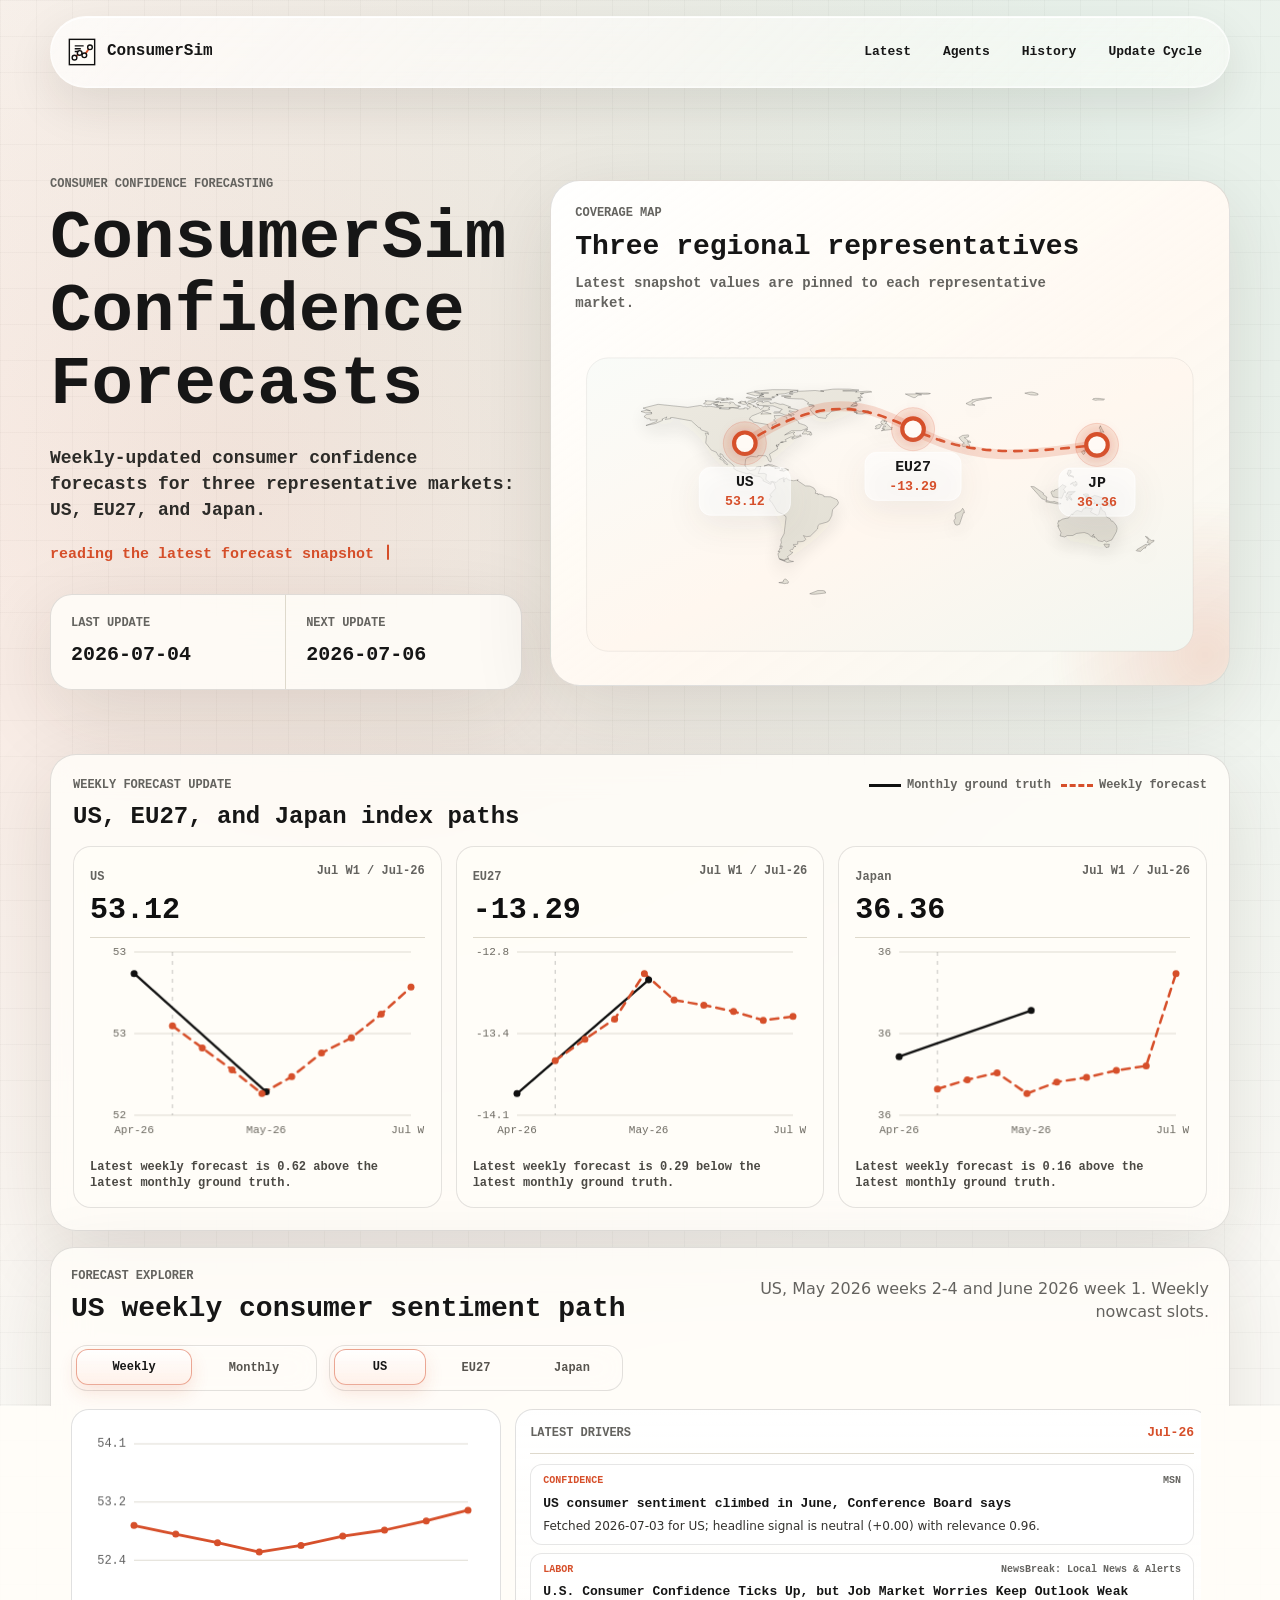
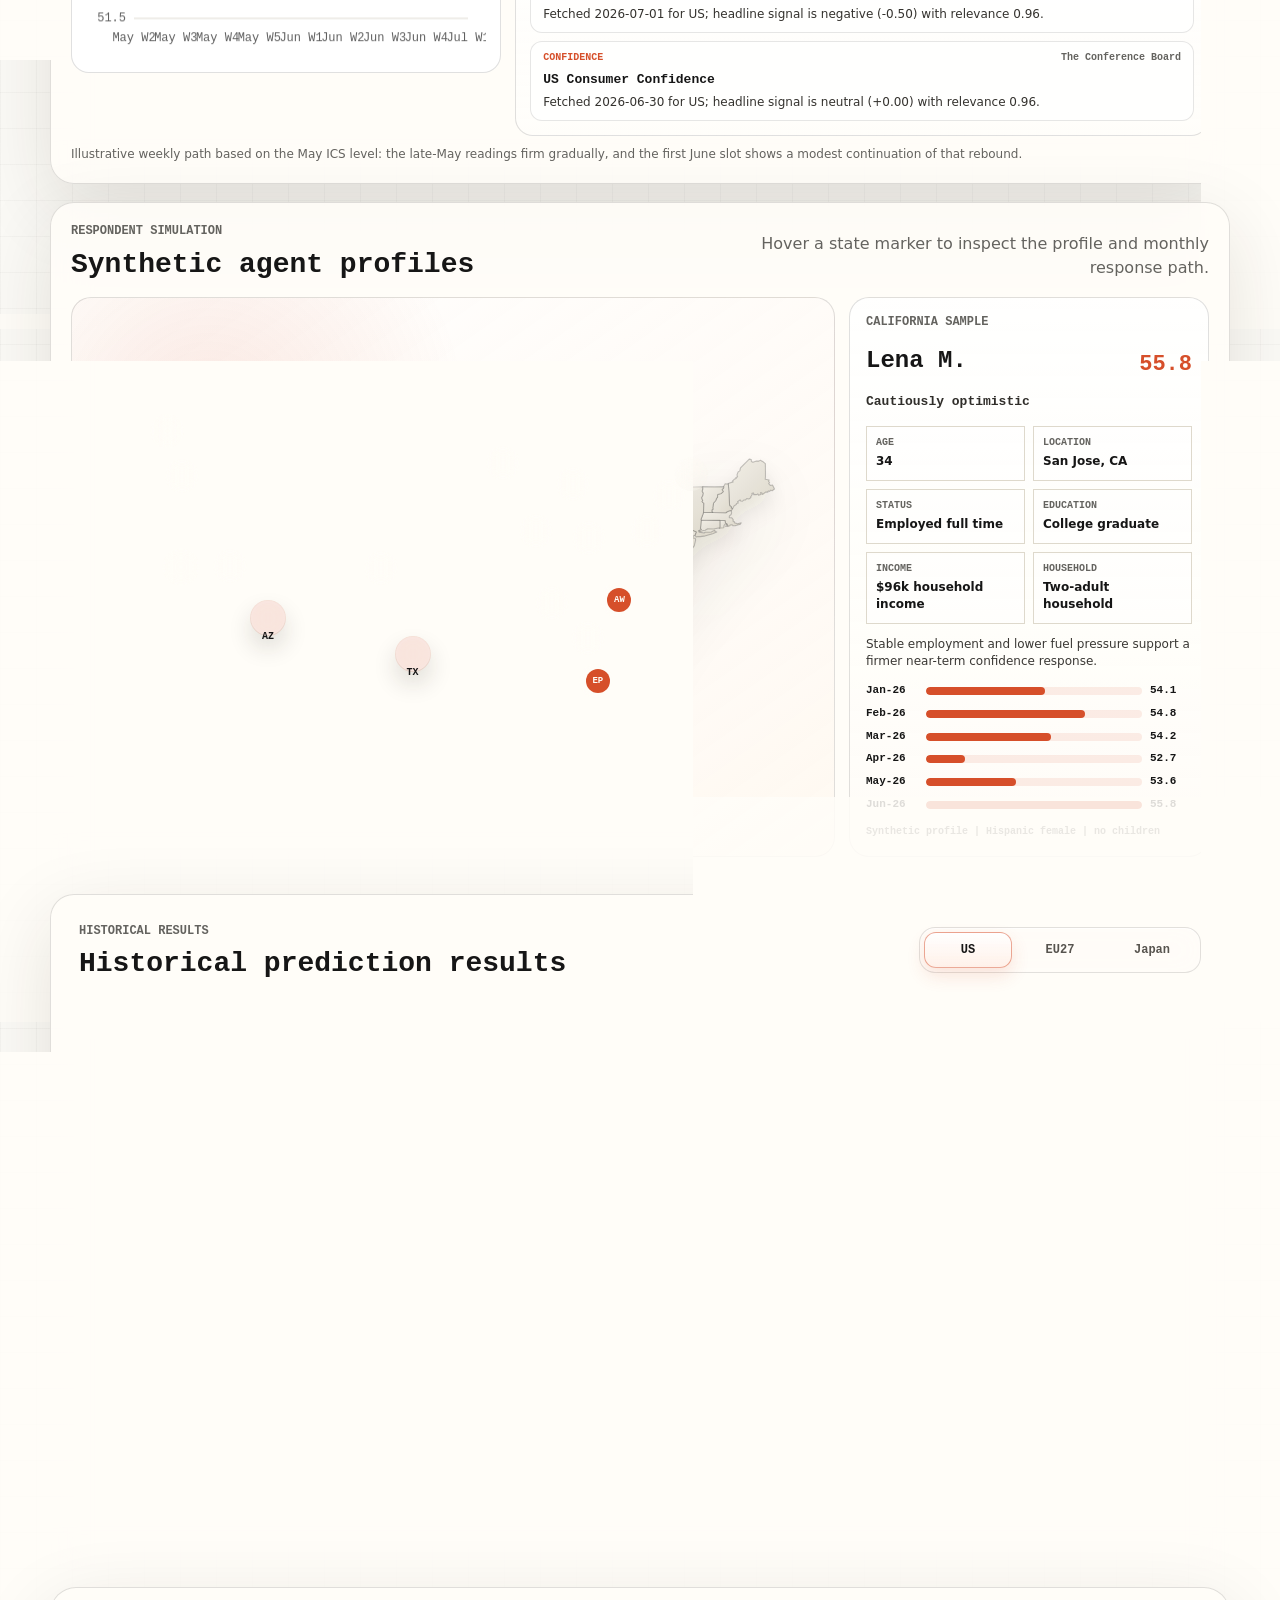
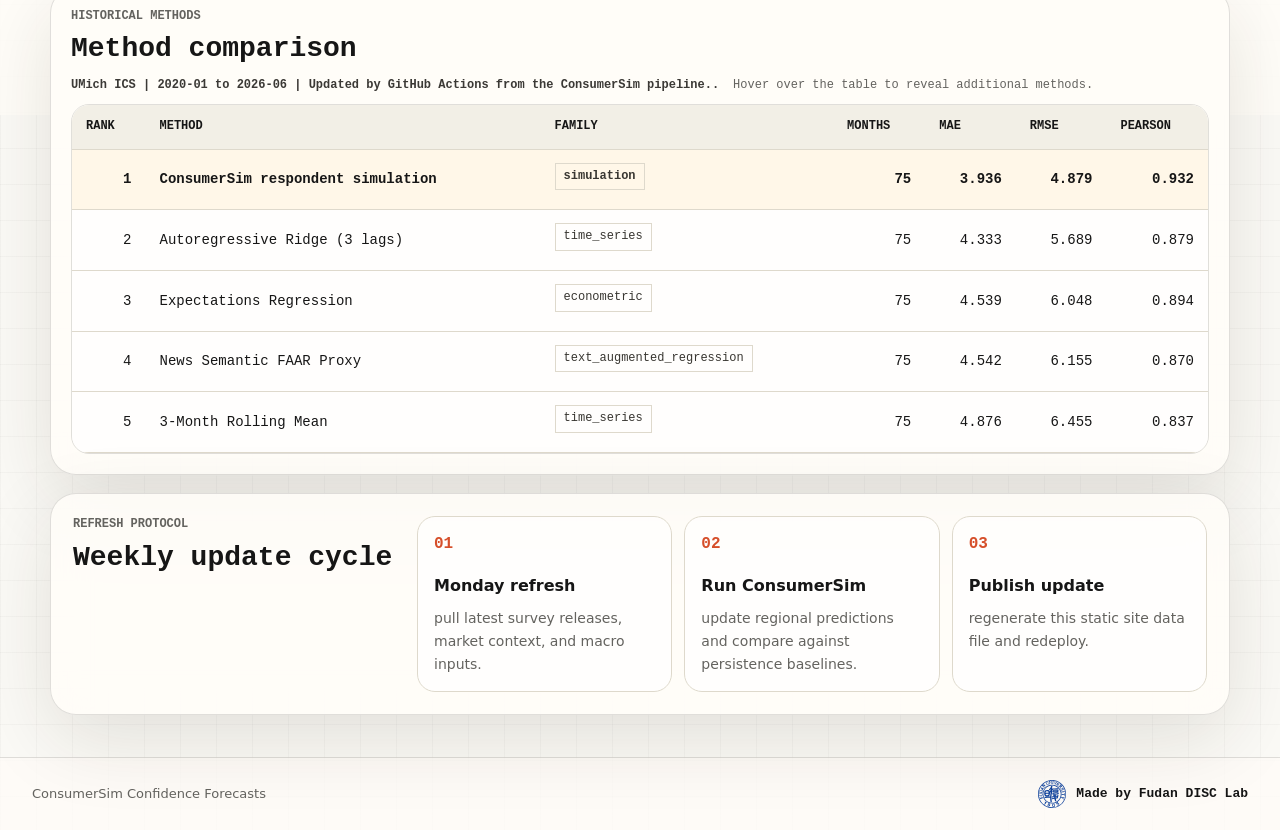
==== site/index.html @ 38e66e52 "Initial ConsumerSim MCP proxy and Pages site" ====
<!doctype html>
<html lang="en">
  <head>
    <meta charset="utf-8" />
    <meta name="viewport" content="width=device-width, initial-scale=1" />
    <title>ConsumerSim Confidence Forecasts</title>
    <meta
      name="description"
      content="ConsumerSim weekly-updated consumer confidence forecasts for US, EU27, and Japan."
    />
    <link rel="stylesheet" href="./styles.css" />
  </head>
  <body>
    <header class="topbar">
      <a class="wordmark" href="#top" aria-label="ConsumerSim home">
        <img class="brand-icon" src="./assets/consumersim-icon.svg" alt="" aria-hidden="true" />
        <span>ConsumerSim</span>
      </a>
      <nav aria-label="Primary navigation">
        <a href="#latest">Latest</a>
        <a href="#agents">Agents</a>
        <a href="#history">History</a>
        <a href="#updates">Update Cycle</a>
      </nav>
    </header>

    <main id="top">
      <section class="hero" aria-labelledby="page-title">
        <div class="hero-copy">
          <p class="eyebrow">Consumer confidence forecasting</p>
          <h1 id="page-title" data-title="ConsumerSim Confidence Forecasts">ConsumerSim Confidence Forecasts</h1>
          <p class="summary">
            Weekly-updated consumer confidence forecasts for three representative markets:
            US, EU27, and Japan.
          </p>
          <p class="typing-status" id="typing-status" aria-live="polite"></p>
          <div class="hero-panel" aria-label="Forecast status">
            <div>
              <span class="panel-label">Last Update</span>
              <strong id="generated-at">--</strong>
            </div>
            <div>
              <span class="panel-label">Next Update</span>
              <strong id="next-update">--</strong>
            </div>
          </div>
        </div>
        <aside class="map-card" aria-labelledby="map-title">
          <div class="map-card-head">
            <p class="eyebrow">Coverage map</p>
            <h2 id="map-title">Three regional representatives</h2>
            <p class="map-card-note">Latest snapshot values are pinned to each representative market.</p>
          </div>
          <svg class="world-map" viewBox="0 0 760 390" role="img" aria-label="World map showing US, EU27, and Japan coverage">
            <defs>
              <linearGradient id="ocean-wash" x1="0" y1="0" x2="1" y2="1">
                <stop offset="0" stop-color="#f9fbf8"/>
                <stop offset="0.52" stop-color="#fff7ef"/>
                <stop offset="1" stop-color="#f2f6f0"/>
              </linearGradient>
              <linearGradient id="land-wash" x1="0" y1="0" x2="1" y2="1">
                <stop offset="0" stop-color="#f0eee7"/>
                <stop offset="1" stop-color="#dedbd2"/>
              </linearGradient>
              <filter id="map-soft-shadow" x="-15%" y="-15%" width="130%" height="130%">
                <feDropShadow dx="0" dy="10" stdDeviation="12" flood-color="#2c281f" flood-opacity="0.12"/>
              </filter>
              <filter id="pin-glow" x="-80%" y="-80%" width="260%" height="260%">
                <feDropShadow dx="0" dy="0" stdDeviation="8" flood-color="#d64f2a" flood-opacity="0.35"/>
              </filter>
            </defs>
            <rect class="map-ocean" x="14" y="18" width="732" height="354" rx="26"/>
            <image class="map-land-svg" href="./assets/world-map.svg" x="18" y="24" width="724" height="330" preserveAspectRatio="xMidYMid meet"/>
            <path class="map-arc map-arc-back" d="M205 121C292 64 338 65 408 104S538 139 630 123"/>
            <path class="map-arc" d="M205 121C292 68 338 70 408 104S538 133 630 123"/>
            <g class="map-pin marker-us" style="--delay: 0s">
              <circle class="map-pulse" cx="205" cy="121" r="26"/>
              <circle class="map-node" cx="205" cy="121" r="13"/>
              <rect class="map-label-card" x="150" y="150" width="110" height="58" rx="14"/>
              <text class="map-code" x="205" y="173">US</text>
              <text class="map-value" id="map-us-value" x="205" y="196">--</text>
            </g>
            <g class="map-pin marker-eu" style="--delay: .45s">
              <circle class="map-pulse" cx="408" cy="104" r="26"/>
              <circle class="map-node" cx="408" cy="104" r="13"/>
              <rect class="map-label-card" x="350" y="132" width="116" height="58" rx="14"/>
              <text class="map-code" x="408" y="155">EU27</text>
              <text class="map-value" id="map-eu-value" x="408" y="178">--</text>
            </g>
            <g class="map-pin marker-jp" style="--delay: .9s">
              <circle class="map-pulse" cx="630" cy="123" r="26"/>
              <circle class="map-node" cx="630" cy="123" r="13"/>
              <rect class="map-label-card" x="584" y="151" width="92" height="58" rx="14"/>
              <text class="map-code" x="630" y="174">JP</text>
              <text class="map-value" id="map-jp-value" x="630" y="197">--</text>
            </g>
          </svg>
        </aside>
      </section>

      <section class="hero-forecast-panel weekly-forecast-section" id="latest" aria-labelledby="hero-forecast-title">
        <div class="hero-forecast-head">
          <div>
            <p class="eyebrow">Weekly forecast update</p>
            <h2 id="hero-forecast-title">US, EU27, and Japan index paths</h2>
          </div>
          <div class="hero-legend" aria-label="Chart legend">
            <span><i class="line-key actual-line"></i> Monthly ground truth</span>
            <span><i class="line-key forecast-line"></i> Weekly forecast</span>
          </div>
        </div>
        <div class="hero-forecast-grid" id="hero-forecast-grid">
          <article class="hero-forecast-card" data-region-card="us">
            <div class="hero-card-top">
              <div>
                <span>US</span>
                <strong data-hero-value="us">--</strong>
              </div>
              <small data-hero-period="us">--</small>
            </div>
            <canvas class="hero-region-chart" data-hero-chart="us" height="210" aria-label="US confidence actual and forecast path"></canvas>
            <p data-hero-note="us">--</p>
          </article>
          <article class="hero-forecast-card" data-region-card="eu">
            <div class="hero-card-top">
              <div>
                <span>EU27</span>
                <strong data-hero-value="eu">--</strong>
              </div>
              <small data-hero-period="eu">--</small>
            </div>
            <canvas class="hero-region-chart" data-hero-chart="eu" height="210" aria-label="EU27 confidence actual and forecast path"></canvas>
            <p data-hero-note="eu">--</p>
          </article>
          <article class="hero-forecast-card" data-region-card="jp">
            <div class="hero-card-top">
              <div>
                <span>Japan</span>
                <strong data-hero-value="jp">--</strong>
              </div>
              <small data-hero-period="jp">--</small>
            </div>
            <canvas class="hero-region-chart" data-hero-chart="jp" height="210" aria-label="Japan confidence actual and forecast path"></canvas>
            <p data-hero-note="jp">--</p>
          </article>
        </div>
      </section>

      <section class="prediction-section weekly-section explorer-section" id="forecast-explorer" aria-labelledby="weekly-title">
        <div class="section-head compact">
          <div>
            <p class="eyebrow">Forecast explorer</p>
            <h2 id="weekly-title">Sentiment path switchboard</h2>
          </div>
          <p class="table-context" id="weekly-context">--</p>
        </div>

        <div class="switchbar" aria-label="Forecast view controls">
          <div class="segmented compact-toggle" role="tablist" aria-label="Choose forecast cadence" id="cadence-tabs">
            <button type="button" role="tab" data-cadence="weekly" aria-selected="true">Weekly</button>
            <button type="button" role="tab" data-cadence="monthly" aria-selected="false">Monthly</button>
          </div>
          <div class="segmented compact-toggle" role="tablist" aria-label="Choose forecast region" id="forecast-region-tabs">
            <button type="button" role="tab" data-forecast-region="us" aria-selected="true">US</button>
            <button type="button" role="tab" data-forecast-region="eu" aria-selected="false">EU27</button>
            <button type="button" role="tab" data-forecast-region="jp" aria-selected="false">Japan</button>
          </div>
        </div>

        <div class="weekly-layout" id="forecast-layout">
          <div class="weekly-chart" aria-label="Forecast path chart">
            <canvas id="weekly-chart" height="260"></canvas>
            <div class="chart-tooltip compact-chart-tooltip" id="weekly-chart-tooltip" hidden></div>
          </div>
          <div class="news-panel" aria-label="Latest forecast drivers">
            <div class="news-panel-head">
              <span>Latest drivers</span>
              <strong id="forecast-news-period">--</strong>
            </div>
            <div class="news-list" id="forecast-news-list"></div>
          </div>
        </div>
        <p class="weekly-note" id="weekly-note"></p>
      </section>

      <section class="agent-section prediction-section" id="agents" aria-labelledby="agents-title">
        <div class="section-head compact">
          <div>
            <p class="eyebrow">Respondent simulation</p>
            <h2 id="agents-title">Synthetic agent profiles</h2>
          </div>
          <p class="table-context">Hover a state marker to inspect the profile and monthly response path.</p>
        </div>
        <div class="agent-layout">
          <div class="agent-map-panel" aria-label="United States respondent map">
            <img class="agent-us-map" src="./assets/us-agent-map.svg" alt="" aria-hidden="true" />
            <div class="agent-pins" id="agent-pins"></div>
          </div>
          <aside class="agent-profile-panel" id="agent-profile-panel" aria-live="polite"></aside>
        </div>
      </section>

      <section class="prediction-section history-section" id="history" aria-labelledby="history-title">
        <div class="section-head compact history-head">
          <div>
            <p class="eyebrow">Historical results</p>
            <h2 id="history-title">Historical prediction results</h2>
          </div>
          <div class="segmented" role="tablist" aria-label="Choose region" id="region-tabs"></div>
        </div>

        <div class="dashboard-grid">
          <article class="chart-shell" aria-labelledby="chart-title">
            <div class="chart-header">
              <div>
                <p class="eyebrow" id="active-market">--</p>
                <h2 id="chart-title">Forecast vs actual</h2>
              </div>
              <div class="legend" aria-label="Chart legend">
                <span><i class="forecast-dot"></i> Forecast</span>
                <span><i class="actual-dot"></i> Actual</span>
              </div>
            </div>
            <canvas id="forecast-chart" height="340" aria-label="Forecast and actual line chart"></canvas>
            <div class="chart-tooltip" id="chart-tooltip" hidden></div>
          </article>

          <aside class="region-brief" aria-labelledby="region-title">
            <p class="eyebrow">Selected region</p>
            <h2 id="region-title">--</h2>
            <p id="region-headline" class="brief-headline">--</p>
            <dl class="brief-stats">
              <div>
                <dt>MAE</dt>
                <dd id="brief-mae">--</dd>
              </div>
              <div>
                <dt>RMSE</dt>
                <dd id="brief-rmse">--</dd>
              </div>
              <div>
                <dt>Pearson r</dt>
                <dd id="brief-pearson">--</dd>
              </div>
            </dl>
            <div class="region-outline" aria-hidden="true">
              <img id="region-outline-map" class="region-outline-map" src="./assets/region-us.svg" alt="">
            </div>
          </aside>
        </div>
      </section>

      <section class="table-section" aria-labelledby="table-title">
        <div class="section-head compact">
          <div>
            <p class="eyebrow">Historical methods</p>
            <h2 id="table-title">Method comparison</h2>
          </div>
        </div>
        <p class="expand-hint">
          <span id="table-context">--</span>
          <span>Hover over the table to reveal additional methods.</span>
        </p>
        <div class="table-wrap">
          <table>
            <thead>
              <tr>
                <th scope="col">Rank</th>
                <th scope="col">Method</th>
                <th scope="col">Family</th>
                <th scope="col">Months</th>
                <th scope="col">MAE</th>
                <th scope="col">RMSE</th>
                <th scope="col">Pearson</th>
              </tr>
            </thead>
            <tbody id="historical-body"></tbody>
          </table>
        </div>
      </section>

      <section class="updates" id="updates" aria-labelledby="updates-title">
        <div>
          <p class="eyebrow">Refresh protocol</p>
          <h2 id="updates-title">Weekly update cycle</h2>
        </div>
        <ol class="update-list">
          <li>
            <strong>Monday refresh</strong>
            <span>pull latest survey releases, market context, and macro inputs.</span>
          </li>
          <li>
            <strong>Run ConsumerSim</strong>
            <span>update regional predictions and compare against persistence baselines.</span>
          </li>
          <li>
            <strong>Publish update</strong>
            <span>regenerate this static site data file and redeploy.</span>
          </li>
        </ol>
      </section>
    </main>

    <footer>
      <span>ConsumerSim Confidence Forecasts</span>
      <span class="lab-credit">
        <img src="./assets/fudan-logo.svg" alt="Fudan University logo" />
        Made by Fudan DISC Lab
      </span>
    </footer>

    <script src="./app.js"></script>
  </body>
</html>
---- site/styles.css ----
:root {
  --ink: #161616;
  --muted: #64635f;
  --hairline: #ded9cc;
  --paper: #fbfaf6;
  --panel: rgba(255, 253, 248, 0.86);
  --panel-solid: #fffdf8;
  --accent: #d64f2a;
  --accent-soft: #fff0e8;
  --green: #188b68;
  --gold: #b28b1e;
  --shadow: 0 24px 80px rgba(38, 32, 20, 0.12);
  --soft-shadow: 0 14px 40px rgba(38, 32, 20, 0.08);
  --motion-ease: cubic-bezier(0.2, 0.8, 0.2, 1);
}

* {
  box-sizing: border-box;
}

html {
  scroll-behavior: smooth;
}

body {
  margin: 0;
  color: var(--ink);
  background:
    radial-gradient(circle at 18% 12%, rgba(214, 79, 42, 0.12), transparent 26%),
    radial-gradient(circle at 78% 4%, rgba(24, 139, 104, 0.10), transparent 28%),
    linear-gradient(rgba(16, 16, 16, 0.028) 1px, transparent 1px),
    linear-gradient(90deg, rgba(16, 16, 16, 0.028) 1px, transparent 1px),
    var(--paper);
  background-size: auto, auto, 36px 36px, 36px 36px;
  font-family:
    Inter, ui-sans-serif, system-ui, -apple-system, BlinkMacSystemFont, "Segoe UI",
    "Microsoft YaHei", sans-serif;
  line-height: 1.45;
}

a {
  color: inherit;
  text-decoration: none;
}

.topbar {
  position: sticky;
  top: 0;
  z-index: 10;
  display: flex;
  align-items: center;
  justify-content: space-between;
  gap: 24px;
  width: min(1180px, calc(100% - 36px));
  min-height: 72px;
  margin: 16px auto 0;
  padding: 0 14px 0 16px;
  border: 1px solid rgba(255, 255, 255, 0.56);
  border-radius: 999px;
  background:
    linear-gradient(135deg, rgba(255, 255, 255, 0.58), rgba(255, 253, 248, 0.28)),
    rgba(255, 255, 255, 0.30);
  box-shadow:
    0 18px 48px rgba(38, 32, 20, 0.10),
    inset 0 1px 0 rgba(255, 255, 255, 0.92),
    inset 0 -1px 0 rgba(255, 255, 255, 0.36);
  backdrop-filter: blur(26px) saturate(1.45);
  -webkit-backdrop-filter: blur(26px) saturate(1.45);
  transition:
    transform 220ms var(--motion-ease),
    box-shadow 220ms ease,
    background 220ms ease;
}

.topbar:hover {
  transform: translateY(-1px);
  background:
    linear-gradient(135deg, rgba(255, 255, 255, 0.68), rgba(255, 253, 248, 0.34)),
    rgba(255, 255, 255, 0.36);
  box-shadow:
    0 24px 58px rgba(38, 32, 20, 0.12),
    inset 0 1px 0 rgba(255, 255, 255, 0.96),
    inset 0 -1px 0 rgba(255, 255, 255, 0.42);
}

.wordmark,
.topbar nav {
  display: flex;
  align-items: center;
}

.wordmark {
  gap: 10px;
  font-family: "SFMono-Regular", Consolas, "Liberation Mono", monospace;
  font-weight: 800;
  letter-spacing: 0;
}

.brand-icon {
  display: block;
  width: 30px;
  height: 30px;
  flex: 0 0 auto;
  transition: transform 240ms var(--motion-ease);
}

.wordmark:hover .brand-icon {
  transform: rotate(-5deg) scale(1.05);
}

.topbar nav {
  gap: 6px;
}

.topbar nav a {
  min-height: 36px;
  padding: 8px 12px;
  border: 1px solid rgba(255, 255, 255, 0);
  border-radius: 999px;
  font-family: "SFMono-Regular", Consolas, "Liberation Mono", monospace;
  font-size: 13px;
  font-weight: 700;
  transition:
    transform 160ms var(--motion-ease),
    border-color 160ms ease,
    background 160ms ease;
}

.topbar nav a:hover {
  border-color: rgba(255, 255, 255, 0.72);
  background: rgba(255, 255, 255, 0.34);
  box-shadow:
    inset 0 1px 0 rgba(255, 255, 255, 0.86),
    0 8px 20px rgba(38, 32, 20, 0.08);
  transform: translateY(-1px);
}

main {
  width: min(1180px, calc(100% - 36px));
  margin: 0 auto;
}

.hero {
  display: grid;
  grid-template-columns: minmax(0, 0.82fr) minmax(520px, 1.18fr);
  gap: 28px;
  min-height: 650px;
  align-items: center;
  padding: 74px 0 34px;
}

.eyebrow {
  margin: 0 0 10px;
  color: var(--muted);
  font-family: "SFMono-Regular", Consolas, "Liberation Mono", monospace;
  font-size: 12px;
  font-weight: 700;
  letter-spacing: 0;
  text-transform: uppercase;
}

h1,
h2 {
  margin: 0;
  font-family: "SFMono-Regular", Consolas, "Liberation Mono", monospace;
  letter-spacing: 0;
  line-height: 1;
}

h1 {
  min-height: 2.1em;
  max-width: 760px;
  font-size: clamp(38px, 5.4vw, 72px);
  line-height: 1.05;
}

h1.typing::after {
  content: "";
  display: inline-block;
  width: 0.08em;
  height: 0.92em;
  margin-left: 0.08em;
  background: var(--accent);
  transform: translateY(0.12em);
  animation: cursorBlink 820ms steps(2, jump-none) infinite;
}

h2 {
  font-size: 28px;
}

.summary {
  max-width: 760px;
  margin: 24px 0 0;
  color: #2c2b28;
  font-family: "SFMono-Regular", Consolas, "Liberation Mono", monospace;
  font-size: 18px;
  font-weight: 700;
}

.typing-status {
  min-height: 1.6em;
  margin: 18px 0 0;
  color: var(--accent);
  font-family: "SFMono-Regular", Consolas, "Liberation Mono", monospace;
  font-size: 15px;
  font-weight: 800;
}

.typing-status::after {
  content: "";
  display: inline-block;
  width: 0.55em;
  height: 1.05em;
  margin-left: 0.28em;
  border-right: 2px solid var(--accent);
  transform: translateY(0.18em);
  animation: cursorBlink 820ms steps(2, jump-none) infinite;
}

.hero-panel,
.hero-forecast-panel,
.prediction-section,
.prediction-card,
.chart-shell,
.region-brief,
.table-section,
.updates {
  border: 1px solid rgba(16, 16, 16, 0.13);
  background: var(--panel);
  box-shadow: var(--shadow);
  backdrop-filter: blur(18px);
  transition:
    transform 240ms var(--motion-ease),
    box-shadow 240ms ease,
    border-color 240ms ease;
}

.hero-panel:hover,
.hero-forecast-panel:hover,
.prediction-section:hover,
.chart-shell:hover,
.region-brief:hover,
.table-section:hover,
.updates:hover {
  transform: translateY(-2px);
  border-color: rgba(214, 79, 42, 0.20);
  box-shadow: 0 28px 86px rgba(38, 32, 20, 0.15);
}

.hero-panel {
  display: grid;
  grid-template-columns: repeat(2, minmax(0, 1fr));
  gap: 0;
  margin-top: 28px;
  border-radius: 22px;
  overflow: hidden;
}

.hero-panel > div {
  position: relative;
  padding: 20px;
  border-right: 1px solid var(--hairline);
  transition: background 180ms ease;
}

.hero-panel > div:hover {
  background: rgba(255, 240, 232, 0.34);
}

.hero-panel > div:last-child {
  border-right: 0;
}

.panel-label {
  display: block;
  margin-bottom: 8px;
  color: var(--muted);
  font-family: "SFMono-Regular", Consolas, "Liberation Mono", monospace;
  font-size: 12px;
  font-weight: 800;
  text-transform: uppercase;
}

.hero-panel strong {
  display: block;
  font-family: "SFMono-Regular", Consolas, "Liberation Mono", monospace;
  font-size: 20px;
  font-weight: 900;
}

.hero-forecast-panel {
  display: flex;
  flex-direction: column;
  gap: 16px;
  padding: 22px;
  border-radius: 26px;
  overflow: hidden;
}

.weekly-forecast-section {
  margin-top: 16px;
}

.hero-forecast-head {
  display: flex;
  align-items: flex-start;
  justify-content: space-between;
  gap: 16px;
}

.hero-forecast-head h2 {
  max-width: 520px;
  font-size: 24px;
  line-height: 1.08;
}

.hero-legend {
  display: flex;
  align-items: center;
  flex-wrap: wrap;
  justify-content: flex-end;
  gap: 10px;
  color: var(--muted);
  font-family: "SFMono-Regular", Consolas, "Liberation Mono", monospace;
  font-size: 12px;
  font-weight: 800;
}

.hero-legend span {
  display: inline-flex;
  align-items: center;
  gap: 6px;
  white-space: nowrap;
}

.line-key {
  display: inline-block;
  width: 32px;
  height: 0;
  border-top: 3px solid #101010;
}

.forecast-line {
  border-color: #d64f2a;
  border-top-style: dashed;
}

.hero-forecast-grid {
  display: grid;
  grid-template-columns: repeat(3, minmax(0, 1fr));
  gap: 14px;
}

.hero-forecast-card {
  display: flex;
  flex-direction: column;
  gap: 12px;
  min-height: 330px;
  padding: 16px;
  border: 1px solid rgba(16, 16, 16, 0.11);
  border-radius: 18px;
  background: rgba(255, 253, 248, 0.72);
}

.hero-card-top {
  display: flex;
  align-items: flex-start;
  justify-content: space-between;
  gap: 12px;
  min-width: 0;
}

.hero-card-top span,
.hero-card-top small,
.hero-forecast-card p {
  color: var(--muted);
  font-family: "SFMono-Regular", Consolas, "Liberation Mono", monospace;
  font-size: 12px;
  font-weight: 800;
}

.hero-card-top strong {
  display: block;
  margin-top: 8px;
  color: #101010;
  font-family: "SFMono-Regular", Consolas, "Liberation Mono", monospace;
  font-size: 30px;
  font-weight: 900;
  line-height: 1;
}

.hero-region-chart {
  width: 100%;
  min-width: 0;
  height: 210px;
  align-self: stretch;
}

.hero-forecast-card p {
  margin: 0;
  color: #4b4944;
  line-height: 1.35;
}

.map-card {
  position: relative;
  display: flex;
  flex-direction: column;
  overflow: hidden;
  min-height: 500px;
  padding: 24px 24px 18px;
  border: 1px solid rgba(16, 16, 16, 0.13);
  border-radius: 30px;
  background:
    linear-gradient(145deg, rgba(255, 255, 255, 0.92), rgba(255, 247, 238, 0.70) 58%, rgba(244, 248, 241, 0.76)),
    var(--panel-solid);
  box-shadow: var(--shadow);
  backdrop-filter: blur(18px);
  transition:
    transform 280ms var(--motion-ease),
    box-shadow 280ms ease,
    border-color 280ms ease;
}

.map-card:hover {
  transform: translateY(-2px);
  border-color: rgba(214, 79, 42, 0.22);
  box-shadow: 0 30px 92px rgba(38, 32, 20, 0.15);
}

.map-card::before {
  content: "";
  position: absolute;
  inset: auto -20% -26% auto;
  width: 320px;
  height: 320px;
  border-radius: 50%;
  background: radial-gradient(circle, rgba(214, 79, 42, 0.16), transparent 68%);
  filter: blur(4px);
  animation: floatGlow 7s ease-in-out infinite;
}

.map-card-head,
.world-map {
  position: relative;
  z-index: 1;
}

.map-card-head {
  max-width: 620px;
}

.map-card-note {
  max-width: 520px;
  margin: 12px 0 0;
  color: var(--muted);
  font-family: "SFMono-Regular", Consolas, "Liberation Mono", monospace;
  font-size: 14px;
  font-weight: 700;
}

.world-map {
  display: block;
  width: 100%;
  height: auto;
  aspect-ratio: 760 / 390;
  margin: 30px 0 0;
  overflow: hidden;
  transform-origin: center;
  animation: mapFloat 8s ease-in-out infinite;
}

.map-ocean {
  fill: url("#ocean-wash");
  stroke: rgba(16, 16, 16, 0.08);
  stroke-width: 1;
}

.map-land-svg {
  opacity: 0.9;
  filter: url("#map-soft-shadow");
}

.map-arc {
  fill: none;
  stroke: var(--accent);
  stroke-width: 3.2;
  stroke-dasharray: 9 10;
  stroke-linecap: round;
  opacity: 0.95;
  animation: dashDrift 7s linear infinite;
}

.map-arc-back {
  stroke: rgba(214, 79, 42, 0.18);
  stroke-width: 12;
  stroke-dasharray: none;
  opacity: 1;
  animation: none;
}

.map-pin {
  transform-box: fill-box;
  transform-origin: center;
}

.map-node {
  fill: #fffaf5;
  stroke: var(--accent);
  stroke-width: 5;
  filter: url("#pin-glow");
}

.map-pulse {
  fill: rgba(214, 79, 42, 0.12);
  stroke: rgba(214, 79, 42, 0.22);
  stroke-width: 1;
  transform-box: fill-box;
  transform-origin: center;
  animation: markerPulse 2.8s ease-in-out infinite;
  animation-delay: var(--delay);
}

.map-label-card {
  fill: rgba(255, 255, 255, 0.58);
  stroke: rgba(255, 255, 255, 0.72);
  stroke-width: 1;
  filter:
    drop-shadow(0 12px 20px rgba(38, 32, 20, 0.12))
    drop-shadow(0 0 16px rgba(255, 255, 255, 0.35));
  transition: filter 180ms ease;
}

.map-code,
.map-value {
  fill: var(--ink);
  font-family: "SFMono-Regular", Consolas, "Liberation Mono", monospace;
  font-weight: 900;
  text-anchor: middle;
}

.map-code {
  font-size: 18px;
}

.map-value {
  fill: var(--accent);
  font-size: 16px;
}

.reveal {
  opacity: 0;
  transform: translateY(22px);
  transition:
    opacity 620ms ease,
    transform 620ms cubic-bezier(0.2, 0.8, 0.2, 1);
}

.reveal.is-visible {
  opacity: 1;
  transform: translateY(0);
}

.section-head {
  display: flex;
  align-items: end;
  justify-content: space-between;
  gap: 20px;
  padding: 38px 0 16px;
}

.section-head.compact {
  padding: 0 0 18px;
}

.prediction-section {
  margin-top: 16px;
  padding: 20px;
  border-radius: 24px;
}

.history-section {
  padding: 28px;
}

.history-head {
  align-items: center;
}

.prediction-grid {
  display: grid;
  grid-template-columns: repeat(3, minmax(0, 1fr));
  gap: 12px;
}

.prediction-card {
  box-shadow: none;
  padding: 16px;
}

.prediction-card h3 {
  display: flex;
  align-items: baseline;
  justify-content: space-between;
  gap: 12px;
  margin: 0 0 18px;
  font-family: "SFMono-Regular", Consolas, "Liberation Mono", monospace;
  font-size: 24px;
}

.prediction-card h3 span {
  color: var(--muted);
  font-family: "SFMono-Regular", Consolas, "Liberation Mono", monospace;
  font-size: 12px;
}

.prediction-value {
  display: block;
  margin-bottom: 8px;
  font-family: "SFMono-Regular", Consolas, "Liberation Mono", monospace;
  font-size: 34px;
  font-weight: 900;
}

.prediction-meta {
  margin: 0;
  color: var(--muted);
  font-size: 13px;
}

.weekly-section {
  margin-top: 16px;
}

.switchbar {
  display: flex;
  flex-wrap: wrap;
  gap: 12px;
  justify-content: flex-start;
  margin: 4px 0 18px;
}

.compact-toggle {
  width: fit-content;
  box-shadow: 0 10px 28px rgba(38, 32, 20, 0.06);
}

#cadence-tabs button {
  min-width: 116px;
}

#forecast-region-tabs button {
  min-width: 92px;
}

.compact-toggle button[aria-selected="true"] {
  transform: translateY(-1px);
}

.weekly-layout {
  display: grid;
  grid-template-columns: minmax(240px, 0.62fr) minmax(460px, 1fr);
  gap: 14px;
  align-items: start;
}

.weekly-chart {
  position: relative;
  border: 1px solid rgba(16, 16, 16, 0.13);
  border-radius: 18px;
  background: #fff;
  padding: 12px 14px;
}

.news-panel {
  display: grid;
  grid-template-rows: auto 1fr;
  gap: 10px;
  min-width: 0;
  padding: 14px;
  border: 1px solid rgba(16, 16, 16, 0.13);
  border-radius: 18px;
  background:
    linear-gradient(180deg, rgba(255, 255, 255, 0.82), rgba(255, 253, 248, 0.70)),
    #fff;
}

.news-panel-head {
  display: flex;
  align-items: center;
  justify-content: space-between;
  gap: 16px;
  padding-bottom: 10px;
  border-bottom: 1px solid var(--hairline);
  font-family: "SFMono-Regular", Consolas, "Liberation Mono", monospace;
}

.news-panel-head span {
  color: var(--muted);
  font-size: 12px;
  font-weight: 800;
  text-transform: uppercase;
}

.news-panel-head strong {
  color: var(--accent);
  font-size: 13px;
}

.news-list {
  display: grid;
  gap: 8px;
}

.news-item {
  padding: 9px 12px;
  border: 1px solid rgba(16, 16, 16, 0.10);
  border-radius: 12px;
  background: rgba(255, 255, 255, 0.72);
  transition:
    transform 160ms ease,
    border-color 160ms ease,
    box-shadow 160ms ease;
}

.news-item:hover {
  transform: translateY(-1px);
  border-color: rgba(214, 79, 42, 0.32);
  box-shadow: 0 14px 30px rgba(38, 32, 20, 0.08);
}

.news-item-top {
  display: flex;
  align-items: center;
  justify-content: space-between;
  gap: 10px;
  margin-bottom: 6px;
}

.news-item span {
  display: inline-flex;
  color: var(--accent);
  font-family: "SFMono-Regular", Consolas, "Liberation Mono", monospace;
  font-size: 10px;
  font-weight: 900;
  text-transform: uppercase;
}

.news-item h3 {
  margin: 0;
  font-family: "SFMono-Regular", Consolas, "Liberation Mono", monospace;
  font-size: 13px;
  line-height: 1.32;
}

.news-item p {
  margin: 6px 0 0;
  color: #34322e;
  font-size: 12px;
  line-height: 1.38;
  overflow: hidden;
  display: -webkit-box;
  -webkit-line-clamp: 1;
  -webkit-box-orient: vertical;
}

.news-item a,
.news-item small {
  color: var(--muted);
  font-family: "SFMono-Regular", Consolas, "Liberation Mono", monospace;
  font-size: 10px;
  font-weight: 800;
  white-space: nowrap;
}

.news-item a:hover {
  color: var(--accent);
}

.empty-news {
  border-style: dashed;
  background: rgba(255, 253, 248, 0.66);
}

.weekly-note {
  max-width: 980px;
  margin: 10px 0 0;
  color: var(--muted);
  font-size: 12px;
}

.agent-section {
  margin-top: 18px;
}

.agent-layout {
  display: grid;
  grid-template-columns: minmax(0, 1.08fr) 360px;
  gap: 14px;
  align-items: stretch;
}

.agent-map-panel {
  position: relative;
  min-height: 420px;
  overflow: hidden;
  border: 1px solid rgba(16, 16, 16, 0.13);
  border-radius: 20px;
  background:
    radial-gradient(circle at 18% 22%, rgba(214, 79, 42, 0.12), transparent 34%),
    linear-gradient(145deg, rgba(255, 255, 255, 0.76), rgba(255, 247, 238, 0.62)),
    #fffdf8;
}

.agent-us-map {
  position: absolute;
  inset: 26px 24px;
  width: calc(100% - 48px);
  height: calc(100% - 52px);
  object-fit: contain;
  filter: drop-shadow(0 22px 42px rgba(38, 32, 20, 0.12));
  opacity: 0.96;
}

.agent-pins {
  position: absolute;
  inset: 26px 24px;
}

.agent-pin {
  position: absolute;
  left: var(--x);
  top: var(--y);
  z-index: 2;
  display: grid;
  place-items: center;
  width: 34px;
  height: 34px;
  border: 1px solid rgba(255, 255, 255, 0.72);
  border-radius: 999px;
  background: rgba(255, 255, 255, 0.44);
  box-shadow:
    0 12px 24px rgba(38, 32, 20, 0.16),
    inset 0 1px 0 rgba(255, 255, 255, 0.88);
  color: var(--ink);
  cursor: pointer;
  transform: translate(-50%, -50%);
  transition:
    transform 180ms var(--motion-ease),
    background 180ms ease,
    box-shadow 180ms ease;
  backdrop-filter: blur(14px) saturate(1.3);
  -webkit-backdrop-filter: blur(14px) saturate(1.3);
}

.agent-pin::before {
  content: "";
  position: absolute;
  inset: -9px;
  border-radius: inherit;
  background: rgba(214, 79, 42, 0.14);
  transform: scale(0.72);
  transition: transform 180ms var(--motion-ease), opacity 180ms ease;
}

.agent-pin:hover,
.agent-pin:focus-visible,
.agent-pin.active {
  z-index: 5;
  background: rgba(255, 255, 255, 0.70);
  box-shadow:
    0 16px 36px rgba(214, 79, 42, 0.18),
    inset 0 1px 0 rgba(255, 255, 255, 0.92);
  transform: translate(-50%, -50%) scale(1.08);
}

.agent-pin:hover::before,
.agent-pin:focus-visible::before,
.agent-pin.active::before {
  opacity: 1;
  transform: scale(1);
}

.agent-dot {
  position: relative;
  z-index: 1;
  display: grid;
  place-items: center;
  width: 24px;
  height: 24px;
  border-radius: 999px;
  background: var(--accent);
  color: #fffdf8;
  font-family: "SFMono-Regular", Consolas, "Liberation Mono", monospace;
  font-size: 9px;
  font-weight: 900;
}

.agent-state {
  position: absolute;
  top: 29px;
  left: 50%;
  color: var(--ink);
  font-family: "SFMono-Regular", Consolas, "Liberation Mono", monospace;
  font-size: 10px;
  font-weight: 900;
  transform: translateX(-50%);
}

.agent-hover-card {
  position: absolute;
  left: 50%;
  bottom: calc(100% + 12px);
  z-index: 6;
  display: grid;
  gap: 3px;
  min-width: 188px;
  padding: 10px 12px;
  border: 1px solid rgba(255, 255, 255, 0.68);
  border-radius: 16px;
  background: rgba(255, 253, 248, 0.78);
  box-shadow: 0 18px 38px rgba(38, 32, 20, 0.15);
  opacity: 0;
  pointer-events: none;
  text-align: left;
  transform: translate(-50%, 6px) scale(0.96);
  transition:
    opacity 160ms ease,
    transform 160ms var(--motion-ease);
  backdrop-filter: blur(18px) saturate(1.25);
  -webkit-backdrop-filter: blur(18px) saturate(1.25);
}

.agent-pin:hover .agent-hover-card,
.agent-pin:focus-visible .agent-hover-card {
  opacity: 1;
  transform: translate(-50%, 0) scale(1);
}

.agent-hover-card strong,
.agent-hover-card span,
.agent-hover-card em {
  font-family: "SFMono-Regular", Consolas, "Liberation Mono", monospace;
}

.agent-hover-card strong {
  font-size: 13px;
}

.agent-hover-card span {
  color: var(--muted);
  font-size: 11px;
}

.agent-hover-card em {
  color: var(--accent);
  font-size: 11px;
  font-style: normal;
  font-weight: 900;
}

.agent-profile-panel {
  min-width: 0;
  padding: 16px;
  border: 1px solid rgba(16, 16, 16, 0.13);
  border-radius: 20px;
  background:
    linear-gradient(180deg, rgba(255, 255, 255, 0.82), rgba(255, 253, 248, 0.72)),
    #fffdf8;
}

.agent-panel-top {
  display: grid;
  grid-template-columns: minmax(0, 1fr) auto;
  gap: 8px 12px;
  align-items: start;
}

.agent-panel-top .eyebrow {
  grid-column: 1 / -1;
}

.agent-panel-top h3 {
  margin: 0;
  font-family: "SFMono-Regular", Consolas, "Liberation Mono", monospace;
  font-size: 24px;
  line-height: 1;
}

.agent-panel-top strong {
  color: var(--accent);
  font-family: "SFMono-Regular", Consolas, "Liberation Mono", monospace;
  font-size: 22px;
  font-weight: 900;
}

.agent-summary {
  margin: 12px 0 14px;
  color: #302e2a;
  font-family: "SFMono-Regular", Consolas, "Liberation Mono", monospace;
  font-size: 13px;
  font-weight: 900;
}

.agent-profile-grid {
  display: grid;
  grid-template-columns: repeat(2, minmax(0, 1fr));
  gap: 8px;
  margin: 0;
}

.agent-profile-grid div {
  min-width: 0;
  padding: 9px;
  border: 1px solid var(--hairline);
  background: rgba(255, 255, 255, 0.56);
}

.agent-profile-grid dt {
  color: var(--muted);
  font-family: "SFMono-Regular", Consolas, "Liberation Mono", monospace;
  font-size: 10px;
  font-weight: 900;
  text-transform: uppercase;
}

.agent-profile-grid dd {
  margin: 3px 0 0;
  color: var(--ink);
  font-size: 12px;
  font-weight: 700;
}

.agent-profile-copy {
  margin: 12px 0;
  color: #3a3834;
  font-size: 12px;
}

.agent-monthly-list {
  display: grid;
  gap: 7px;
  margin-top: 12px;
}

.agent-month {
  display: grid;
  grid-template-columns: 52px minmax(0, 1fr) 42px;
  gap: 8px;
  align-items: center;
  font-family: "SFMono-Regular", Consolas, "Liberation Mono", monospace;
  font-size: 11px;
  font-weight: 800;
}

.agent-month i {
  height: 8px;
  overflow: hidden;
  border-radius: 999px;
  background: rgba(214, 79, 42, 0.10);
}

.agent-month b {
  display: block;
  height: 100%;
  border-radius: inherit;
  background: var(--accent);
}

.agent-profile-panel small {
  display: block;
  margin-top: 12px;
  color: var(--muted);
  font-family: "SFMono-Regular", Consolas, "Liberation Mono", monospace;
  font-size: 10px;
  font-weight: 800;
}

.segmented {
  display: flex;
  gap: 4px;
  padding: 4px;
  border: 1px solid rgba(16, 16, 16, 0.12);
  border-radius: 16px;
  background: rgba(255, 253, 248, 0.72);
  box-shadow: inset 0 1px 0 rgba(255, 255, 255, 0.72);
  backdrop-filter: blur(14px);
}

.segmented button {
  position: relative;
  min-width: 88px;
  min-height: 36px;
  padding: 0 14px;
  border: 1px solid transparent;
  border-radius: 12px;
  overflow: hidden;
  background: transparent;
  color: #57544f;
  font-family: "SFMono-Regular", Consolas, "Liberation Mono", monospace;
  font-size: 12px;
  font-weight: 800;
  cursor: pointer;
  transition:
    transform 140ms ease,
    border-color 140ms ease,
    background 140ms ease,
    box-shadow 140ms ease,
    color 140ms ease;
}

.segmented button::after {
  content: "";
  position: absolute;
  inset: 50%;
  border-radius: 999px;
  background: rgba(214, 79, 42, 0.18);
  opacity: 0;
  transform: translate(-50%, -50%) scale(0.2);
}

.segmented button.pressed::after {
  animation: buttonPulse 420ms ease-out;
}

.segmented button:hover {
  border-color: rgba(214, 79, 42, 0.22);
  background: rgba(255, 255, 255, 0.58);
  color: var(--ink);
}

.segmented button[aria-selected="true"] {
  border-color: rgba(214, 79, 42, 0.48);
  background:
    linear-gradient(180deg, rgba(255, 255, 255, 0.88), rgba(255, 240, 232, 0.92));
  color: var(--ink);
  box-shadow:
    0 8px 18px rgba(214, 79, 42, 0.14),
    inset 0 1px 0 rgba(255, 255, 255, 0.8);
}

.dashboard-grid {
  display: grid;
  grid-template-columns: minmax(0, 1fr) 340px;
  gap: 16px;
}

.chart-shell {
  position: relative;
  display: flex;
  flex-direction: column;
  min-width: 0;
  padding: 20px;
  border-radius: 26px;
  overflow: hidden;
}

.chart-shell::after {
  content: "";
  position: absolute;
  inset: 0;
  z-index: 0;
  background: linear-gradient(110deg, transparent 18%, rgba(255, 255, 255, 0.34) 45%, transparent 68%);
  opacity: 0;
  pointer-events: none;
  transform: translateX(-42%);
}

.chart-shell:hover::after {
  animation: sheenSweep 900ms var(--motion-ease);
}

.chart-shell > * {
  position: relative;
  z-index: 1;
}

.chart-header {
  display: flex;
  align-items: start;
  justify-content: space-between;
  gap: 18px;
  margin-bottom: 18px;
}

.legend {
  display: flex;
  flex-wrap: wrap;
  gap: 12px;
  color: var(--muted);
  font-family: "SFMono-Regular", Consolas, "Liberation Mono", monospace;
  font-size: 13px;
  font-weight: 700;
}

.legend span {
  display: inline-flex;
  align-items: center;
  gap: 6px;
}

.legend i {
  width: 10px;
  height: 10px;
  display: inline-block;
}

.forecast-dot {
  background: var(--accent);
}

.actual-dot {
  background: var(--ink);
}

canvas {
  display: block;
  width: 100%;
  max-width: 100%;
  height: 340px;
  border-top: 1px solid var(--hairline);
}

canvas#weekly-chart {
  height: 238px;
  min-height: 0;
  border-top: 0;
}

canvas#forecast-chart {
  flex: 0 0 auto;
  height: clamp(430px, 32vw, 500px);
}

.chart-tooltip {
  position: absolute;
  z-index: 3;
  min-width: 154px;
  padding: 10px 12px;
  border: 1px solid rgba(214, 79, 42, 0.25);
  border-radius: 14px;
  background: rgba(255, 253, 248, 0.94);
  box-shadow: 0 18px 38px rgba(38, 32, 20, 0.16);
  color: var(--ink);
  font-family: "SFMono-Regular", Consolas, "Liberation Mono", monospace;
  font-size: 12px;
  pointer-events: none;
  backdrop-filter: blur(14px);
}

.chart-tooltip[hidden] {
  display: none;
}

.tooltip-period {
  margin-bottom: 7px;
  color: var(--muted);
  font-weight: 800;
  text-transform: uppercase;
}

.tooltip-row {
  display: flex;
  align-items: center;
  justify-content: space-between;
  gap: 18px;
  color: #4d4b47;
  font-weight: 500;
}

.tooltip-row + .tooltip-row {
  margin-top: 4px;
}

.tooltip-row b {
  font-weight: 700;
}

.tooltip-row.active {
  color: var(--ink);
  font-weight: 900;
}

.tooltip-row.active b {
  font-weight: 900;
}

.compact-chart-tooltip {
  z-index: 4;
  min-width: 132px;
  padding: 8px 10px;
  font-size: 11px;
}

.compact-chart-tooltip .tooltip-period {
  margin-bottom: 5px;
}

.region-brief {
  display: flex;
  flex-direction: column;
  padding: 20px;
  border-radius: 26px;
  overflow: hidden;
}

.brief-headline {
  margin: 14px 0 22px;
  color: #2c2b28;
  font-family: "SFMono-Regular", Consolas, "Liberation Mono", monospace;
  font-size: 16px;
  font-weight: 800;
}

.brief-stats {
  display: grid;
  grid-template-columns: repeat(3, 1fr);
  gap: 8px;
  margin: 0;
}

.brief-stats div {
  border: 1px solid var(--hairline);
  padding: 12px;
}

.brief-stats dt {
  color: var(--muted);
  font-family: "SFMono-Regular", Consolas, "Liberation Mono", monospace;
  font-size: 11px;
  font-weight: 800;
  text-transform: uppercase;
}

.brief-stats dd {
  margin: 4px 0 0;
  font-family: "SFMono-Regular", Consolas, "Liberation Mono", monospace;
  font-size: 18px;
  font-weight: 800;
}

.region-outline {
  position: relative;
  flex: 1 1 auto;
  min-height: 210px;
  margin-top: 24px;
  border-top: 1px solid var(--hairline);
}

.region-outline::before {
  content: "";
  position: absolute;
  inset: 24px -20px -28px;
  background:
    radial-gradient(circle at 50% 42%, rgba(214, 79, 42, 0.18), transparent 32%),
    linear-gradient(180deg, rgba(255, 253, 248, 0.16), rgba(255, 240, 232, 0.44));
  pointer-events: none;
}

.region-outline-map {
  position: relative;
  z-index: 1;
  display: block;
  width: min(112%, 380px);
  height: auto;
  margin: 12px auto 0;
  filter: drop-shadow(0 18px 28px rgba(38, 32, 20, 0.12));
  opacity: 0.95;
  transform-origin: center;
  animation: regionDrift 7.5s ease-in-out infinite;
  transition:
    filter 220ms ease,
    transform 220ms var(--motion-ease);
}

.region-brief:hover .region-outline-map {
  filter: drop-shadow(0 20px 30px rgba(214, 79, 42, 0.16));
}

.table-section {
  margin-top: 16px;
  padding: 20px;
  border-radius: 26px;
}

.table-context {
  max-width: 500px;
  margin: 0;
  color: var(--muted);
  text-align: right;
}

.expand-hint {
  display: flex;
  flex-wrap: wrap;
  gap: 8px 14px;
  align-items: center;
  margin: -4px 0 10px;
  color: var(--muted);
  font-family: "SFMono-Regular", Consolas, "Liberation Mono", monospace;
  font-size: 12px;
}

.expand-hint span:first-child {
  color: #3b3935;
  font-weight: 800;
}

.table-wrap {
  overflow-x: auto;
  border: 1px solid rgba(16, 16, 16, 0.13);
  border-radius: 18px;
}

table {
  width: 100%;
  min-width: 760px;
  border-collapse: collapse;
  background: rgba(255, 255, 255, 0.72);
}

th,
td {
  padding: 13px 14px;
  border-bottom: 1px solid var(--hairline);
  text-align: left;
  vertical-align: middle;
}

th {
  background: #f2efe6;
  font-family: "SFMono-Regular", Consolas, "Liberation Mono", monospace;
  font-size: 12px;
  text-transform: uppercase;
}

td {
  font-family: "SFMono-Regular", Consolas, "Liberation Mono", monospace;
  font-size: 14px;
}

td.num {
  font-family: "SFMono-Regular", Consolas, "Liberation Mono", monospace;
  text-align: right;
}

tr.highlight-row td {
  background: #fff7e8;
  font-family: "SFMono-Regular", Consolas, "Liberation Mono", monospace;
  font-weight: 800;
}

tbody tr {
  transition:
    background 160ms ease,
    transform 160ms var(--motion-ease);
}

tbody tr:hover td {
  background: rgba(255, 240, 232, 0.42);
}

tr.extra-method {
  display: none;
  animation: rowReveal 260ms ease both;
}

.table-section:hover tr.extra-method,
.table-section:focus-within tr.extra-method {
  display: table-row;
}

.family-pill {
  display: inline-block;
  max-width: 220px;
  padding: 4px 8px;
  border: 1px solid var(--hairline);
  overflow: hidden;
  color: #383631;
  font-size: 12px;
  text-overflow: ellipsis;
  white-space: nowrap;
}

.updates {
  display: grid;
  grid-template-columns: 320px minmax(0, 1fr);
  gap: 24px;
  margin: 18px 0 42px;
  padding: 22px;
  border-radius: 26px;
}

.update-list {
  display: grid;
  grid-template-columns: repeat(3, 1fr);
  gap: 12px;
  margin: 0;
  padding: 0;
  list-style: none;
}

.update-list li {
  min-height: 130px;
  padding: 16px;
  border: 1px solid var(--hairline);
  border-radius: 18px;
  background: rgba(255, 255, 255, 0.52);
  counter-increment: step;
  transition:
    transform 180ms ease,
    background 180ms ease,
    box-shadow 180ms ease;
}

.update-list li:hover {
  transform: translateY(-4px);
  background: #fff;
  box-shadow: var(--soft-shadow);
}

.update-list li::before {
  content: counter(step, decimal-leading-zero);
  display: block;
  margin-bottom: 18px;
  color: var(--accent);
  font-family: "SFMono-Regular", Consolas, "Liberation Mono", monospace;
  font-weight: 800;
}

.update-list strong {
  display: block;
  margin-bottom: 8px;
}

.update-list span {
  color: var(--muted);
  font-size: 14px;
}

footer {
  display: flex;
  align-items: center;
  justify-content: space-between;
  gap: 18px;
  padding: 22px 32px;
  border-top: 1px solid rgba(16, 16, 16, 0.13);
  color: var(--muted);
  background: rgba(255, 253, 248, 0.72);
  font-size: 13px;
}

@keyframes cursorBlink {
  0%,
  45% {
    opacity: 1;
  }
  46%,
  100% {
    opacity: 0;
  }
}

@keyframes markerPulse {
  0%,
  100% {
    transform: scale(1);
    filter: drop-shadow(0 0 0 rgba(214, 79, 42, 0));
  }
  50% {
    transform: scale(1.18);
    filter: drop-shadow(0 0 10px rgba(214, 79, 42, 0.35));
  }
}

@keyframes dashDrift {
  to {
    stroke-dashoffset: -68;
  }
}

@keyframes floatGlow {
  0%,
  100% {
    transform: translate3d(0, 0, 0) scale(1);
  }
  50% {
    transform: translate3d(-18px, 16px, 0) scale(1.08);
  }
}

@keyframes mapFloat {
  0%,
  100% {
    transform: translate3d(0, 0, 0) scale(1);
  }
  50% {
    transform: translate3d(0, -4px, 0) scale(1.006);
  }
}

@keyframes regionDrift {
  0%,
  100% {
    transform: translate3d(0, 0, 0) rotate(0deg);
  }
  50% {
    transform: translate3d(0, -5px, 0) rotate(-0.4deg);
  }
}

@keyframes sheenSweep {
  0% {
    opacity: 0;
    transform: translateX(-48%);
  }
  22% {
    opacity: 1;
  }
  100% {
    opacity: 0;
    transform: translateX(48%);
  }
}

@keyframes buttonPulse {
  0% {
    opacity: 0.8;
    transform: translate(-50%, -50%) scale(0.2);
  }
  100% {
    opacity: 0;
    transform: translate(-50%, -50%) scale(6.5);
  }
}

@keyframes rowReveal {
  from {
    opacity: 0;
    transform: translateY(-4px);
  }
  to {
    opacity: 1;
    transform: translateY(0);
  }
}

@media (prefers-reduced-motion: reduce) {
  *,
  *::before,
  *::after {
    animation-duration: 0.001ms !important;
    animation-iteration-count: 1 !important;
    scroll-behavior: auto !important;
    transition-duration: 0.001ms !important;
  }
}

.lab-credit {
  display: inline-flex;
  align-items: center;
  gap: 10px;
  color: var(--ink);
  font-family: "SFMono-Regular", Consolas, "Liberation Mono", monospace;
  font-weight: 800;
}

.lab-credit img {
  display: block;
  width: 28px;
  height: 28px;
  object-fit: contain;
}

@media (max-width: 920px) {
  .hero,
  .dashboard-grid,
  .updates,
  .agent-layout {
    grid-template-columns: 1fr;
  }

  .prediction-grid,
  .update-list {
    grid-template-columns: 1fr;
  }

  .weekly-layout {
    grid-template-columns: 1fr;
  }

  .hero-forecast-grid {
    grid-template-columns: 1fr;
  }

  .section-head {
    align-items: stretch;
    flex-direction: column;
  }

  .table-context {
    text-align: left;
  }
}

@media (max-width: 640px) {
  .topbar {
    align-items: flex-start;
    flex-direction: column;
    gap: 8px;
    padding: 14px 18px;
  }

  .topbar nav {
    width: 100%;
    justify-content: space-between;
  }

  main {
    width: min(100% - 24px, 1180px);
  }

  .hero {
    min-height: 0;
    padding-top: 42px;
  }

  h1 {
    font-size: 44px;
  }

  .summary {
    font-size: 17px;
  }

  .hero-forecast-panel {
    min-height: 0;
    padding: 16px;
  }

  .hero-forecast-head {
    flex-direction: column;
  }

  .hero-legend {
    justify-content: flex-start;
  }

  .hero-forecast-card {
    min-height: 0;
  }

  .hero-region-chart {
    height: 180px;
  }

  .segmented {
    width: 100%;
  }

  .segmented button {
    flex: 1;
    min-width: 0;
  }

  .chart-header {
    flex-direction: column;
  }

  .brief-stats {
    grid-template-columns: 1fr;
  }

  .agent-map-panel {
    min-height: 340px;
  }

  .agent-profile-grid {
    grid-template-columns: 1fr;
  }

  footer {
    flex-direction: column;
    padding: 18px;
  }
}
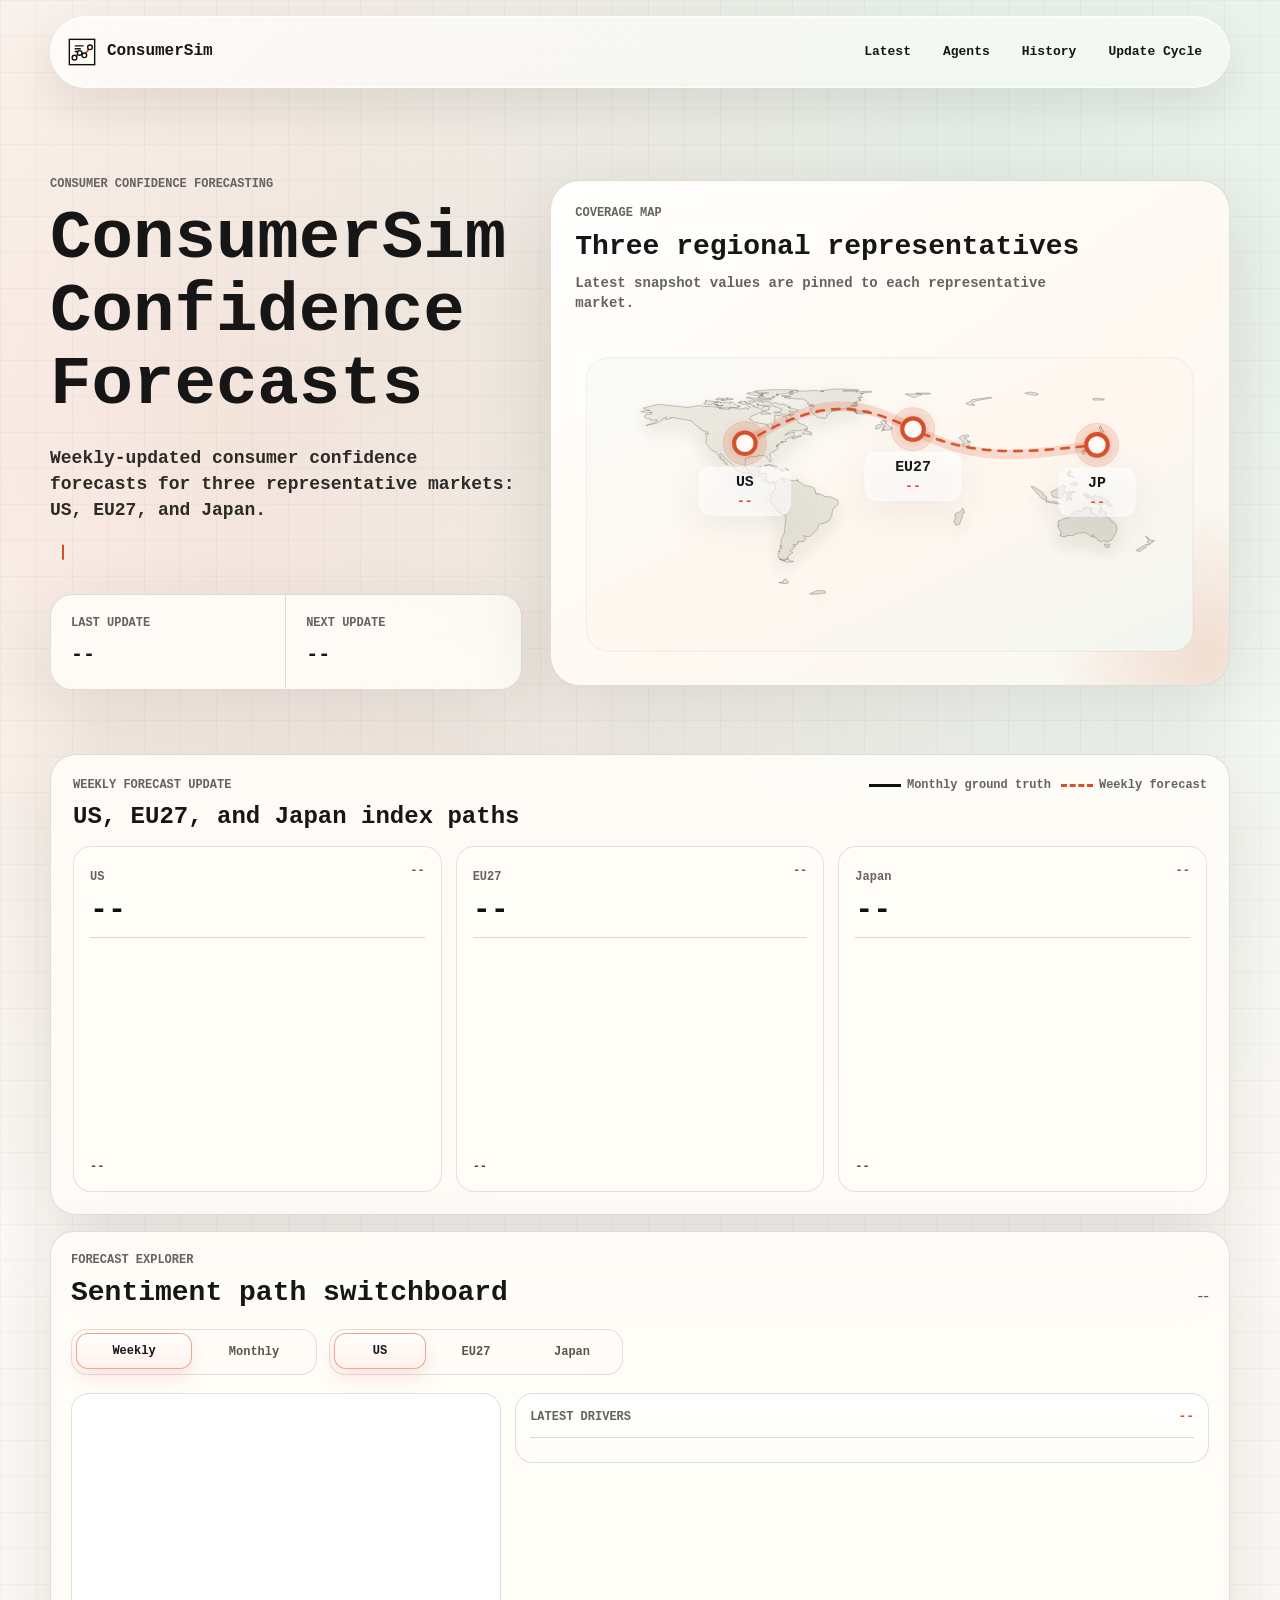
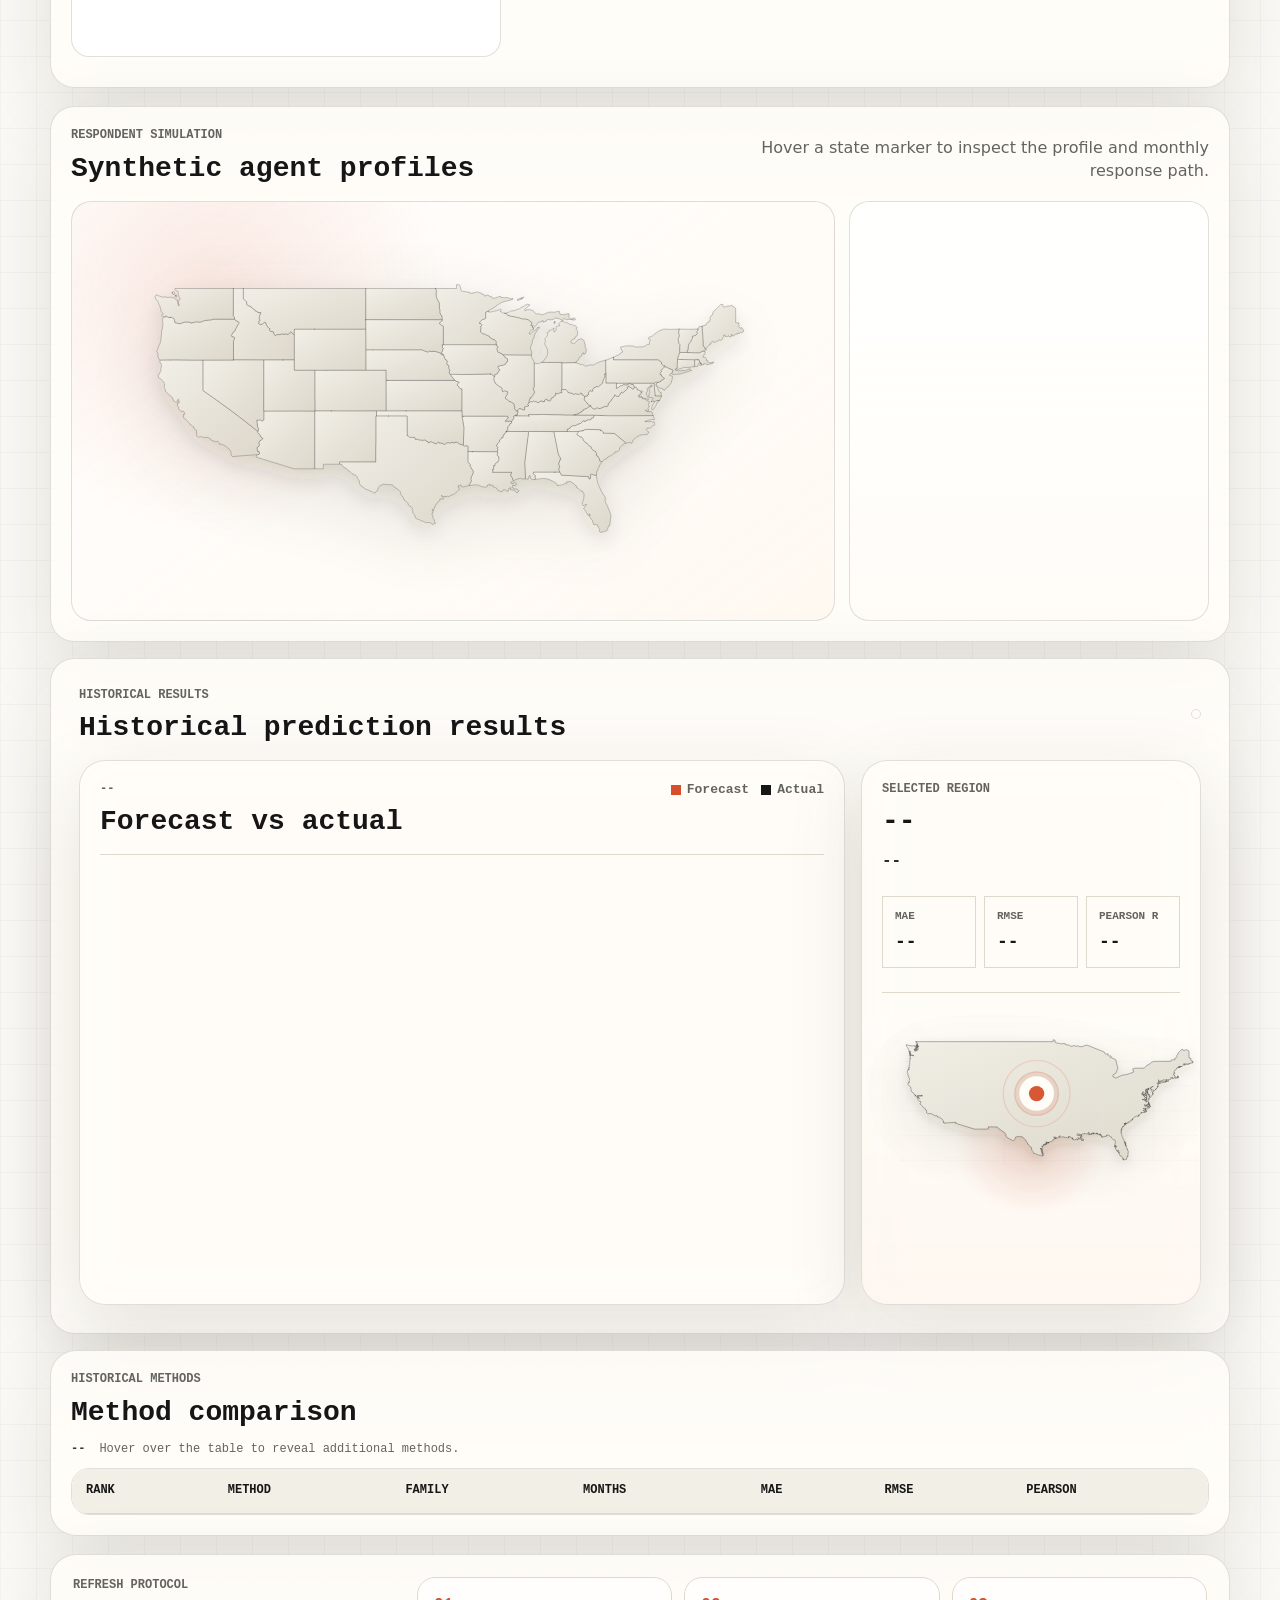
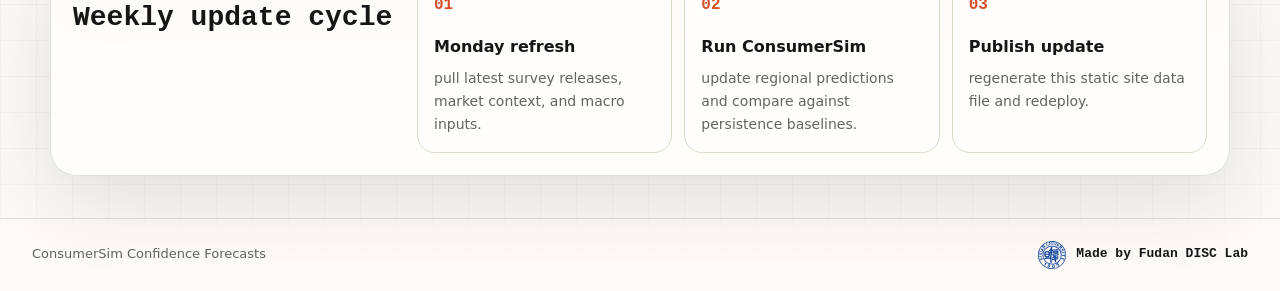
==== commit 8be649ec: "Stop committing generated site data" ====
--- a/site/index.html
+++ b/site/index.html
@@ -309,6 +309,7 @@
       </span>
     </footer>
 
+    <script src="./site-config.js"></script>
     <script src="./app.js"></script>
   </body>
 </html>
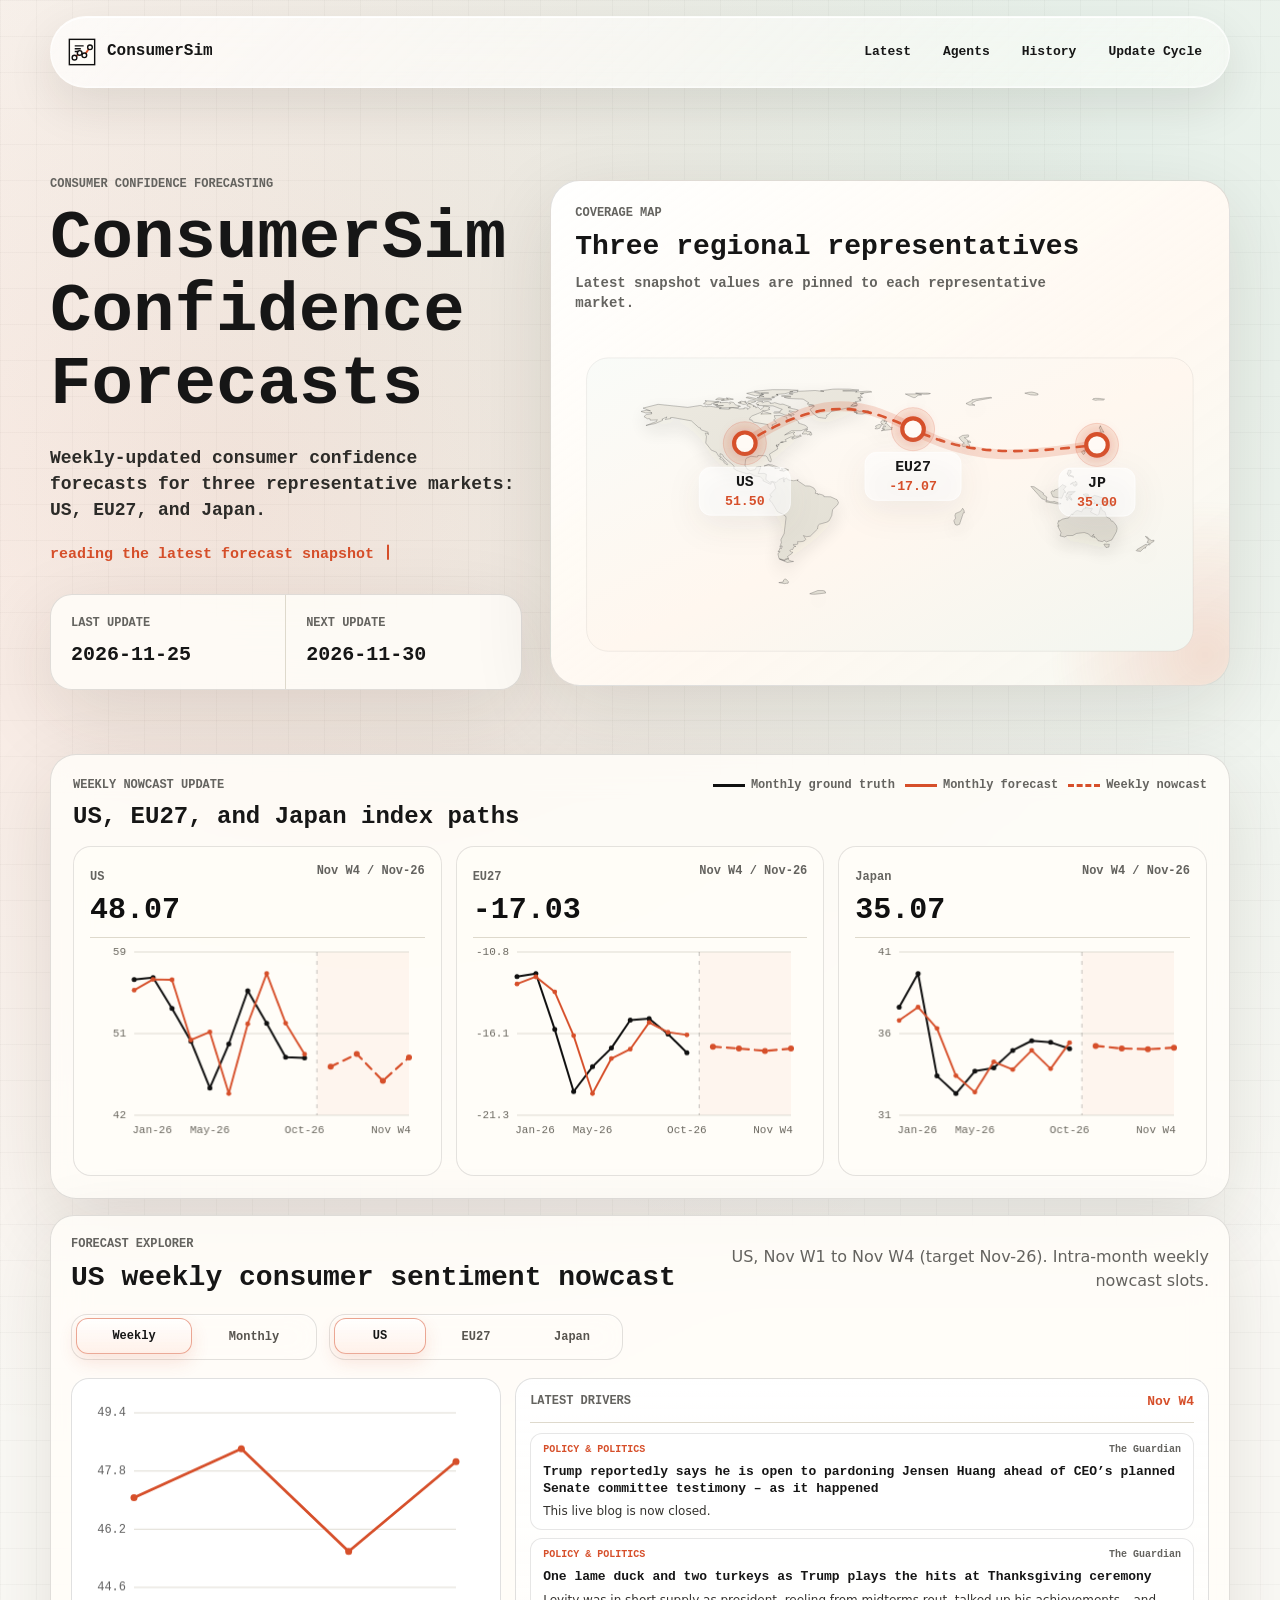
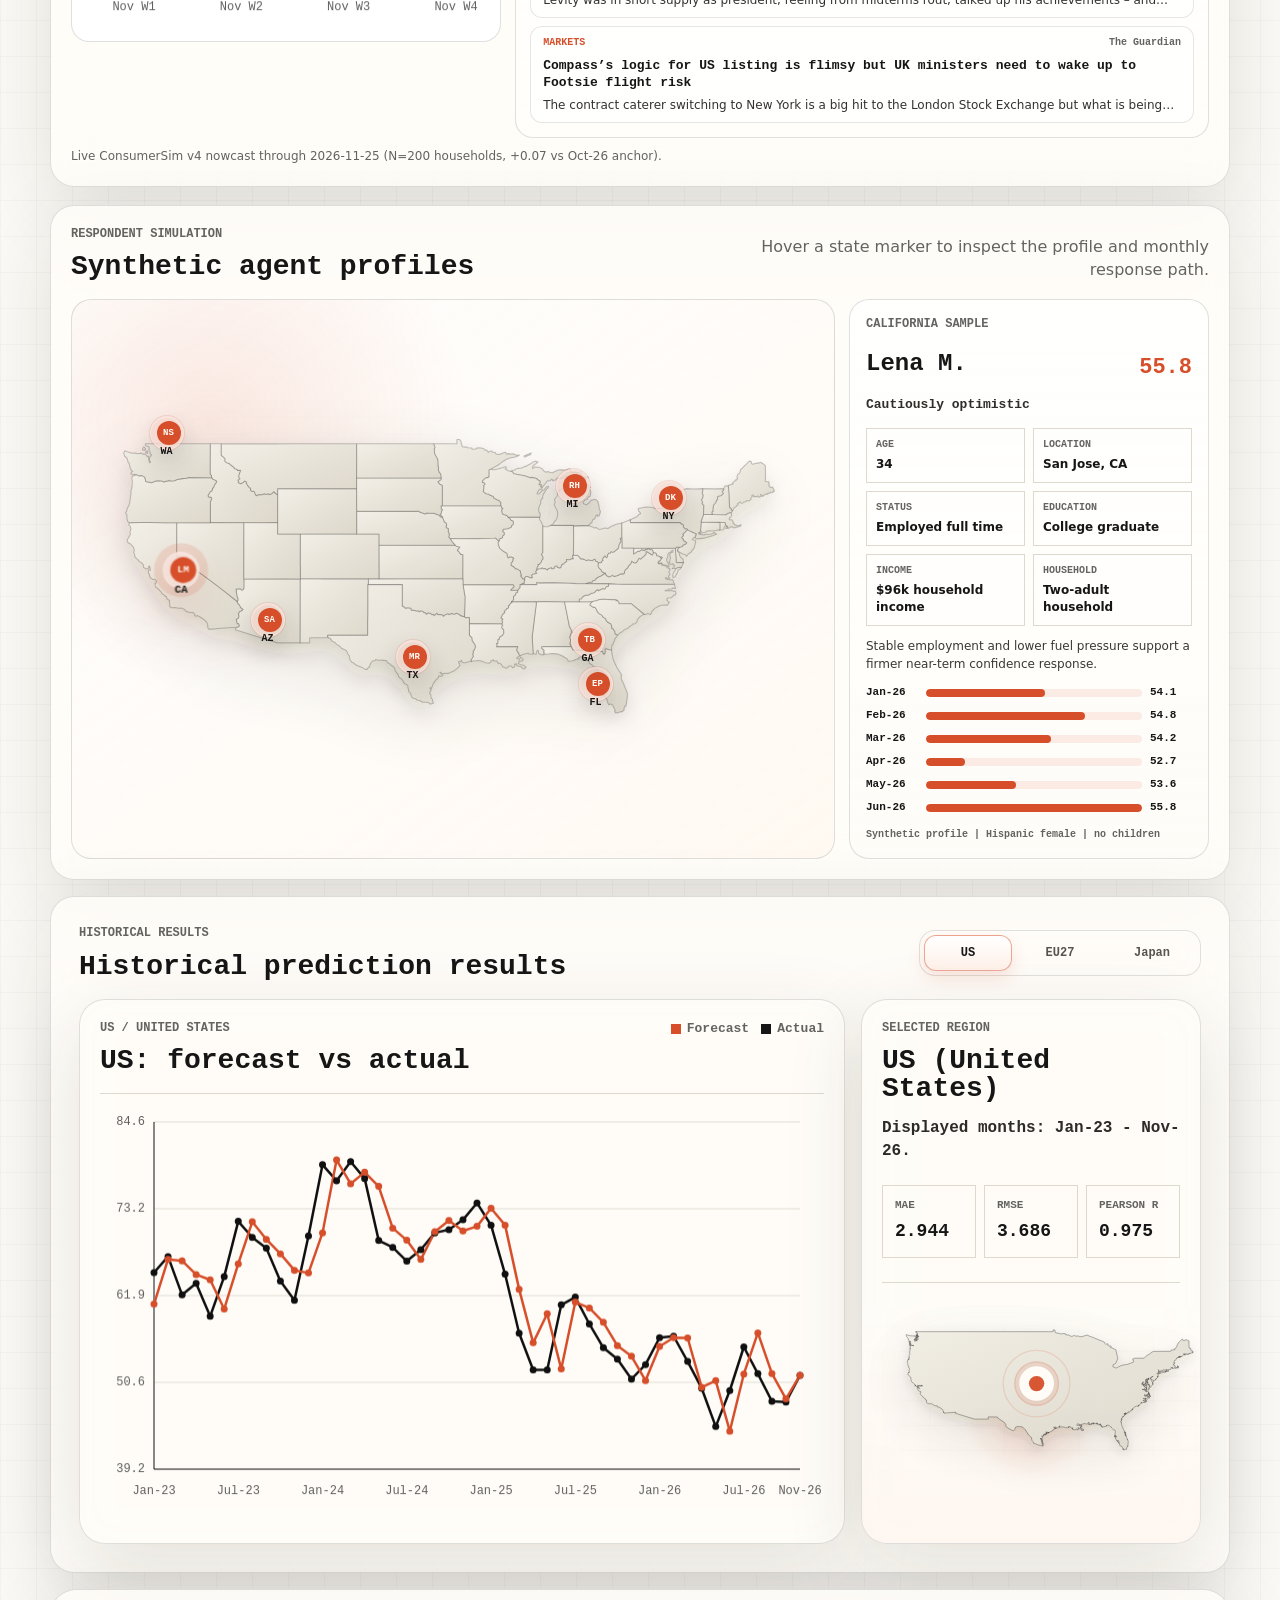
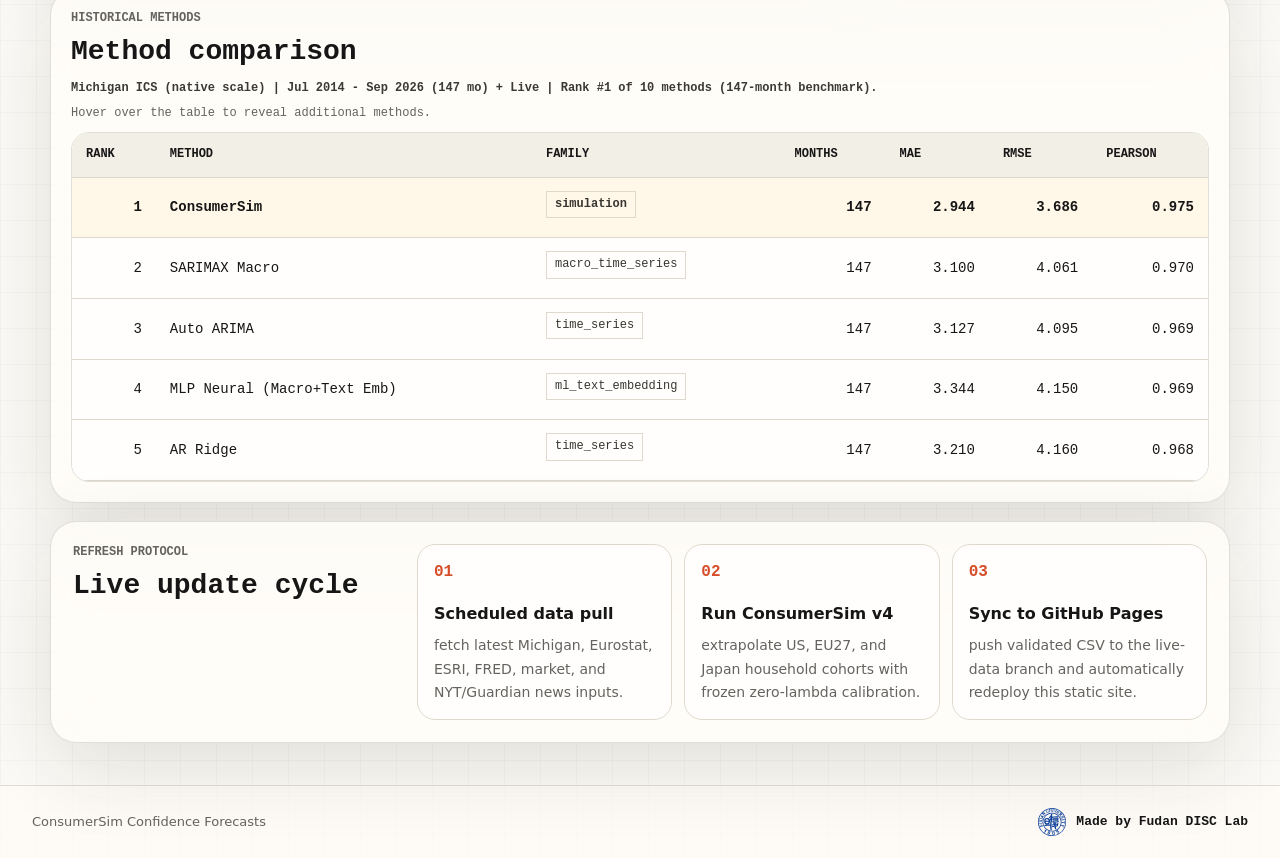
==== commit 67017eeb: "Release ConsumerSim v4: unified US/EU27/Japan codebase, frozen results, and live pipeline" ====
--- a/site/index.html
+++ b/site/index.html
@@ -101,12 +101,13 @@
       <section class="hero-forecast-panel weekly-forecast-section" id="latest" aria-labelledby="hero-forecast-title">
         <div class="hero-forecast-head">
           <div>
-            <p class="eyebrow">Weekly forecast update</p>
+            <p class="eyebrow">Weekly nowcast update</p>
             <h2 id="hero-forecast-title">US, EU27, and Japan index paths</h2>
           </div>
           <div class="hero-legend" aria-label="Chart legend">
             <span><i class="line-key actual-line"></i> Monthly ground truth</span>
-            <span><i class="line-key forecast-line"></i> Weekly forecast</span>
+            <span><i class="line-key monthly-forecast-line"></i> Monthly forecast</span>
+            <span><i class="line-key forecast-line"></i> Weekly nowcast</span>
           </div>
         </div>
         <div class="hero-forecast-grid" id="hero-forecast-grid">
@@ -282,20 +283,20 @@
       <section class="updates" id="updates" aria-labelledby="updates-title">
         <div>
           <p class="eyebrow">Refresh protocol</p>
-          <h2 id="updates-title">Weekly update cycle</h2>
+          <h2 id="updates-title">Live update cycle</h2>
         </div>
         <ol class="update-list">
           <li>
-            <strong>Monday refresh</strong>
-            <span>pull latest survey releases, market context, and macro inputs.</span>
+            <strong>Scheduled data pull</strong>
+            <span>fetch latest Michigan, Eurostat, ESRI, FRED, market, and NYT/Guardian news inputs.</span>
           </li>
           <li>
-            <strong>Run ConsumerSim</strong>
-            <span>update regional predictions and compare against persistence baselines.</span>
+            <strong>Run ConsumerSim v4</strong>
+            <span>extrapolate US, EU27, and Japan household cohorts with frozen zero-lambda calibration.</span>
           </li>
           <li>
-            <strong>Publish update</strong>
-            <span>regenerate this static site data file and redeploy.</span>
+            <strong>Sync to GitHub Pages</strong>
+            <span>push validated CSV to the live-data branch and automatically redeploy this static site.</span>
           </li>
         </ol>
       </section>
--- a/site/styles.css
+++ b/site/styles.css
@@ -341,6 +341,11 @@
   border-top: 3px solid #101010;
 }
 
+.monthly-forecast-line {
+  border-color: #d64f2a;
+  border-top-style: solid;
+}
+
 .forecast-line {
   border-color: #d64f2a;
   border-top-style: dashed;
